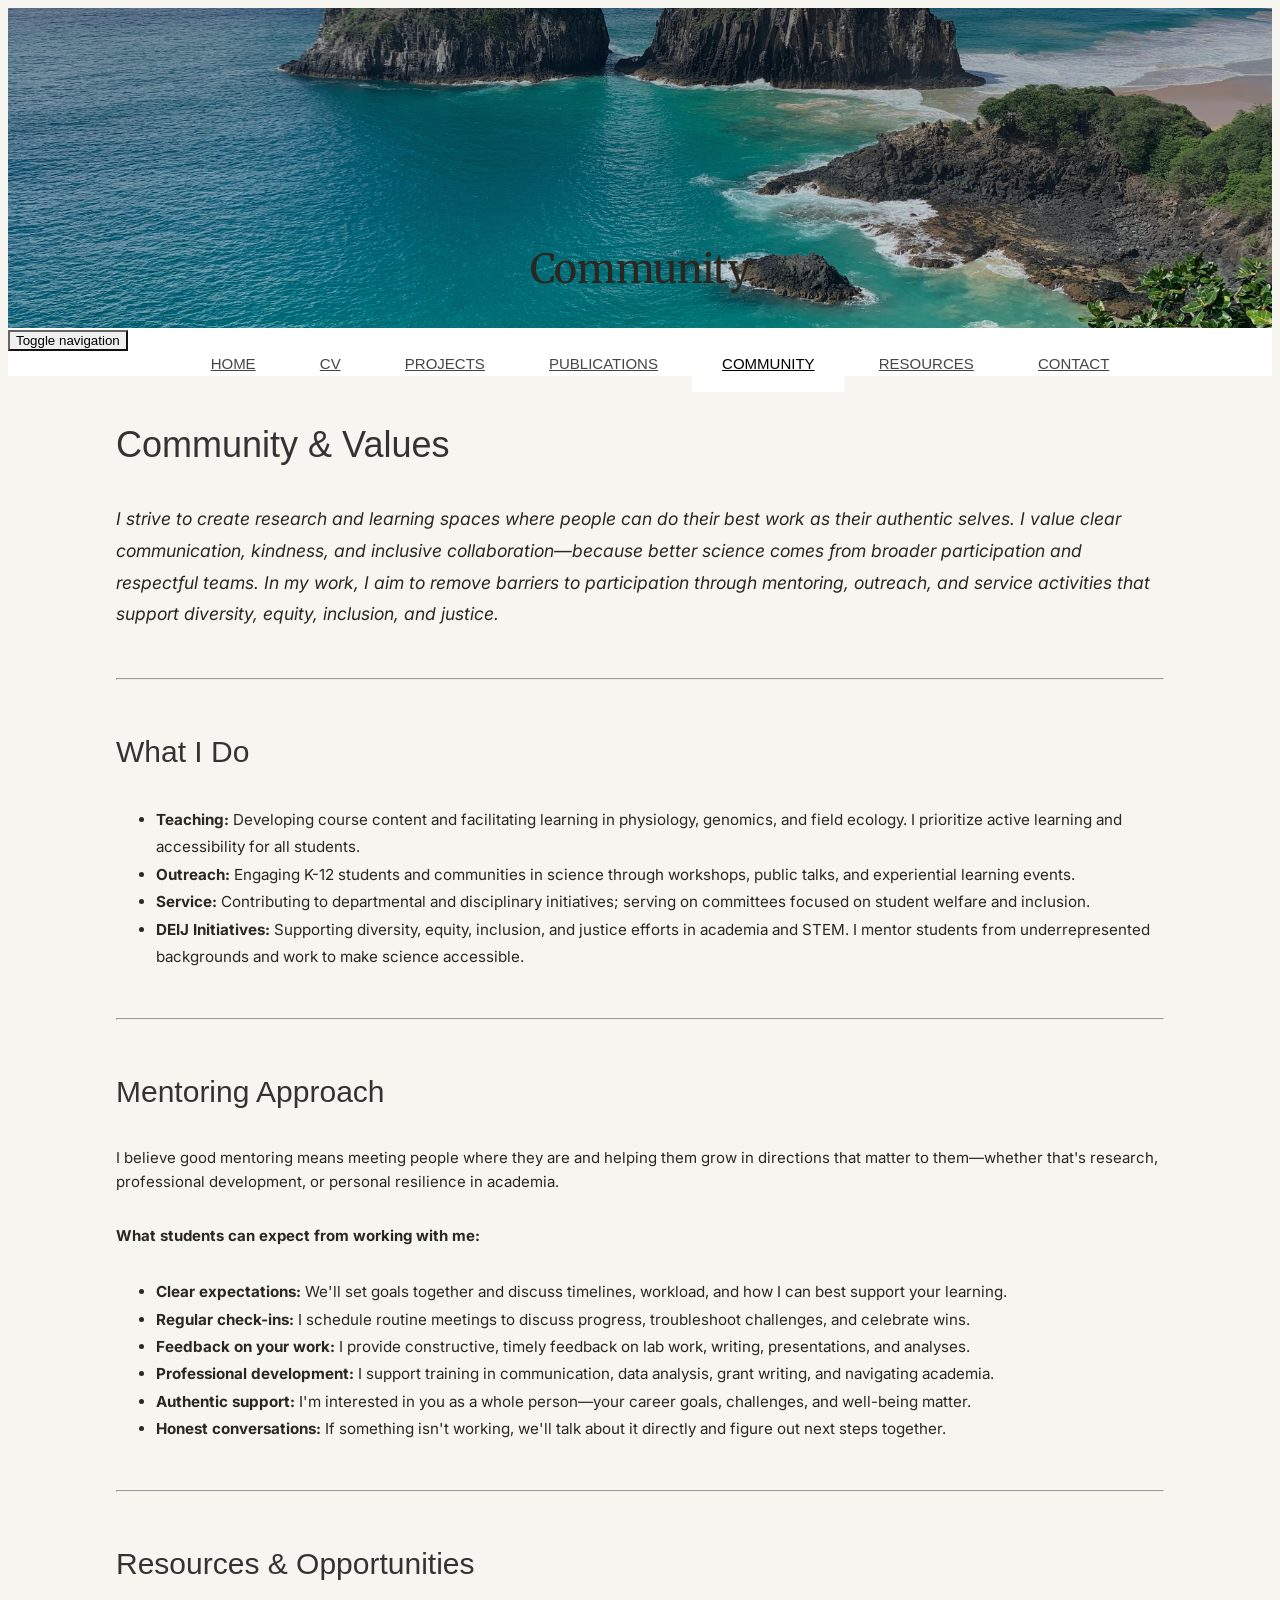
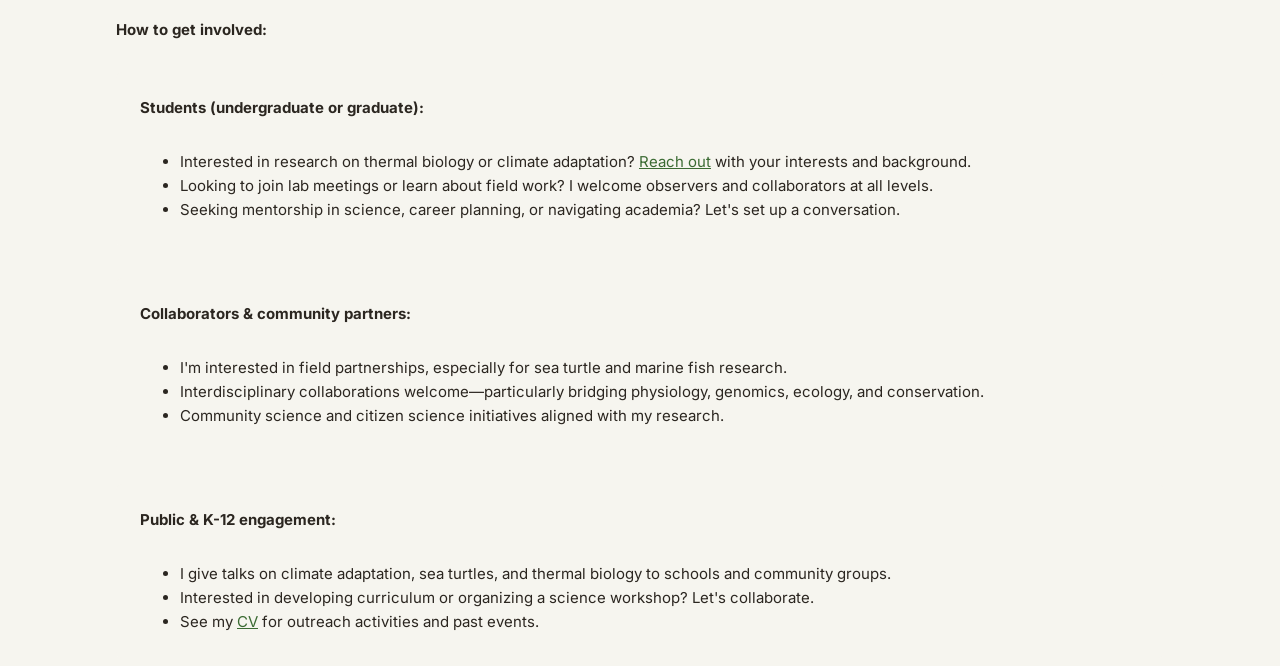
==== community.html @ a4bd4a4f "added new pages such as community, resources and contact" ====
<!doctype html>
<html lang="en">
<head>
  <meta charset="utf-8">
  <meta name="viewport" content="width=device-width, initial-scale=1">
  <title>Community — Estefany Argueta</title>
  <link rel="icon" href="favicon.svg" type="image/svg+xml">
  <link rel="preconnect" href="https://fonts.googleapis.com">
  <link rel="preconnect" href="https://fonts.gstatic.com" crossorigin>
  <link rel="stylesheet" href="styles.css">
</head>
<body>
  <header id="header">
    <div id="head" class="parallax" parallax-speed="1">
      <h3 id="logo" class="text-center">
        <span class="title"><br><br><br>Community</span>
      </h3>
    </div>
    <nav class="navbar navbar-default navbar-sticky">
      <div class="container-fluid">
        <div class="navbar-header">
          <button type="button" class="navbar-toggle" data-toggle="collapse" data-target="#bs-example-navbar-collapse-1"> <span class="sr-only">Toggle navigation</span> <span class="icon-bar"></span> <span class="icon-bar"></span> <span class="icon-bar"></span> </button>
        </div>
        <div class="navbar-collapse collapse">
          <ul class="nav navbar-nav">
            <li><a href="index.html">Home</a></li>
            <li><a href="cv.html">CV</a></li>
            <li><a href="projects.html">Projects</a></li>
            <li><a href="publications.html">Publications</a></li>
            <li class="active"><a href="community.html">Community</a></li>
            <li><a href="resources.html">Resources</a></li>
            <li><a href="contact.html">Contact</a></li>
          </ul>
        </div>
      </div>
    </nav>
  </header>

  <main class="container">
    <section class="topspace">
      <div class="row">
        <div class="col-md-8 col-md-offset-2">
          <h2>Community & Values</h2>
          
          <p style="font-size: 1.1rem; line-height: 1.8; margin-bottom: 2rem; font-style: italic;">I strive to create research and learning spaces where people can do their best work as their authentic selves. I value clear communication, kindness, and inclusive collaboration—because better science comes from broader participation and respectful teams. In my work, I aim to remove barriers to participation through mentoring, outreach, and service activities that support diversity, equity, inclusion, and justice.</p>

          <hr style="margin: 3rem 0;">

          <h3>What I Do</h3>
          <ul style="font-size: 0.95rem; line-height: 1.8;">
            <li><strong>Teaching:</strong> Developing course content and facilitating learning in physiology, genomics, and field ecology. I prioritize active learning and accessibility for all students.</li>
            <li><strong>Outreach:</strong> Engaging K-12 students and communities in science through workshops, public talks, and experiential learning events.</li>
            <li><strong>Service:</strong> Contributing to departmental and disciplinary initiatives; serving on committees focused on student welfare and inclusion.</li>
            <li><strong>DEIJ Initiatives:</strong> Supporting diversity, equity, inclusion, and justice efforts in academia and STEM. I mentor students from underrepresented backgrounds and work to make science accessible.</li>
          </ul>

          <hr style="margin: 3rem 0;">

          <h3>Mentoring Approach</h3>
          <p>I believe good mentoring means meeting people where they are and helping them grow in directions that matter to them—whether that's research, professional development, or personal resilience in academia.</p>
          
          <p><strong>What students can expect from working with me:</strong></p>
          <ul style="font-size: 0.95rem; line-height: 1.8;">
            <li><strong>Clear expectations:</strong> We'll set goals together and discuss timelines, workload, and how I can best support your learning.</li>
            <li><strong>Regular check-ins:</strong> I schedule routine meetings to discuss progress, troubleshoot challenges, and celebrate wins.</li>
            <li><strong>Feedback on your work:</strong> I provide constructive, timely feedback on lab work, writing, presentations, and analyses.</li>
            <li><strong>Professional development:</strong> I support training in communication, data analysis, grant writing, and navigating academia.</li>
            <li><strong>Authentic support:</strong> I'm interested in you as a whole person—your career goals, challenges, and well-being matter.</li>
            <li><strong>Honest conversations:</strong> If something isn't working, we'll talk about it directly and figure out next steps together.</li>
          </ul>

          <hr style="margin: 3rem 0;">

          <h3>Resources & Opportunities</h3>
          <p><strong>How to get involved:</strong></p>
          
          <div style="background: #f6f5ef; padding: 1.5rem; border-radius: 6px; margin-bottom: 2rem;">
            <p><strong>Students (undergraduate or graduate):</strong></p>
            <ul style="margin-bottom: 0;">
              <li>Interested in research on thermal biology or climate adaptation? <a href="contact.html">Reach out</a> with your interests and background.</li>
              <li>Looking to join lab meetings or learn about field work? I welcome observers and collaborators at all levels.</li>
              <li>Seeking mentorship in science, career planning, or navigating academia? Let's set up a conversation.</li>
            </ul>
          </div>

          <div style="background: #f6f5ef; padding: 1.5rem; border-radius: 6px; margin-bottom: 2rem;">
            <p><strong>Collaborators & community partners:</strong></p>
            <ul style="margin-bottom: 0;">
              <li>I'm interested in field partnerships, especially for sea turtle and marine fish research.</li>
              <li>Interdisciplinary collaborations welcome—particularly bridging physiology, genomics, ecology, and conservation.</li>
              <li>Community science and citizen science initiatives aligned with my research.</li>
            </ul>
          </div>

          <div style="background: #f6f5ef; padding: 1.5rem; border-radius: 6px;">
            <p><strong>Public & K-12 engagement:</strong></p>
            <ul style="margin-bottom: 0;">
              <li>I give talks on climate adaptation, sea turtles, and thermal biology to schools and community groups.</li>
              <li>Interested in developing curriculum or organizing a science workshop? Let's collaborate.</li>
              <li>See my <a href="cv.html">CV</a> for outreach activities and past events.</li>
            </ul>
          </div>

        </div>
      </div>
    </section>
  </main>
</body>
</html>
---- styles.css ----
@import url('https://fonts.googleapis.com/css2?family=Inter:wght@300;400;600&family=Merriweather:wght@300;700&display=swap');

:root {
  --bg: #f6f5ef; /* warm neutral page background */
  --surface: #ffffff; /* cards / panels */
  --text: #2b2620; /* dark brown text */
  --muted: #6b6f5f; /* muted olive text */
  --accent: #3b6b33; /* deep earthy green for links/buttons */
  --accent-2: #7ca66a; /* lighter green accent */
  --radius: 8px;
  --container-max: 1100px;
  --gap-lg: 1.5rem;
  --gap-md: 1rem;
  --transition-fast: 180ms;
}

html {
  font-size: 100%;
  box-sizing: border-box;
}

*, *:before, *:after { box-sizing: inherit; }

body {
  font-size: 15px;
  font-size: 0.9375rem;
  font-family: "Inter", "Helvetica Neue", Arial, sans-serif;
  color: var(--text);
  padding: 0;
  background: var(--bg);
  line-height: 1.6;
  -webkit-font-smoothing:antialiased;
  -moz-osx-font-smoothing:grayscale;
}

.container {
  max-width: var(--container-max);
  margin-left: auto;
  margin-right: auto;
  padding-left: 1rem;
  padding-right: 1rem;
}

/* Icons: use accent color for Font Awesome icons */
.fa, .fab, .fas {
  color: var(--accent);
}

/* Keywords used in project descriptions */
.keywords {
  color: var(--accent-2);
  font-style: italic;
}

/* Profile photo - consistent sizing and gentle zoom/crop */
.profile-photo {
  width: 100%;
  height: 100%;
  object-fit: cover;
  /* move focal point slightly upward to crop shoulders */
  object-position: 50% 18%;
  display: block;
  transform: scale(1.12); /* gentle zoom */
  transition: transform 180ms ease;
}

/* wrapper to ensure perfect circular crop and border */
.profile-wrap {
  width: 140px;
  height: 140px;
  border-radius: 50%;
  overflow: hidden;
  display: inline-block;
  border: 6px solid rgba(43,38,32,0.06);
  box-shadow: 0 4px 12px rgba(15,18,20,0.06);
  background: var(--surface);
}


.topspace {
  margin-top: 40px;
}
/*********************************************************************


                            Navigation in header


**********************************************************************/
.navbar {
  border-width: 1px 0;
  -webkit-border-radius: 0;
  -webkit-background-clip: padding-box;
  -moz-border-radius: 0;
  -moz-background-clip: padding;
  border-radius: 0;
  background-clip: padding-box;
  width: 100%;
}
.navbar.stick {
  position: fixed;
  top: 0;
  left: 0;
  opacity: .85;
}
.navbar-collapse {
  -webkit-border-radius: 0;
  -webkit-background-clip: padding-box;
  -moz-border-radius: 0;
  -moz-background-clip: padding;
  border-radius: 0;
  background-clip: padding-box;
  font-family: "Open sans", Helvetica, Arial, sans-serif;
  font-weight: 300;
  text-transform: uppercase;
}
.navbar-collapse .navbar-nav {
  float: none;
  margin: 0 auto;
  text-align: center;
}
.navbar-collapse .navbar-nav > li {
  float: none;
  display: inline-block;
}
.navbar-collapse .navbar-nav > li > a {
  padding: 20px 30px;
}
.dropdown ul.dropdown-menu {
  top: 85%;
  text-align: left;
}
.dropdown ul.dropdown-menu > li > a {
  padding: 5px 30px;
}
.navbar-default {
  background-color: #ffffff;
  border-color: #cccccc;
}
.navbar-default .navbar-nav > li > a {
  color: #454545;
}
.navbar-default .navbar-nav > li > a:hover,
.navbar-default .navbar-nav > li > a:focus {
  color: #000000;
  background-color: #ffffff;
}
.navbar-default .navbar-nav > .active > a,
.navbar-default .navbar-nav > .active > a:hover,
.navbar-default .navbar-nav > .active > a:focus {
  color: #000000;
  background-color: #ffffff;
}
.navbar-default .dropdown ul.dropdown-menu > li > a {
  color: #454545;
}
.navbar-default .dropdown ul.dropdown-menu > li > a:hover {
  background-color: #eeeeee;
  color: #000000;
}
.navbar-default .navbar-toggle {
  border-color: #666666;
}
.navbar-default .navbar-toggle:hover,
.navbar-default .navbar-toggle:focus {
  background-color: #ffffff;
}
.navbar-default .navbar-toggle .icon-bar {
  background-color: #333333;
}
.navbar-default .navbar-collapse,
.navbar-default .navbar-form {
  border-color: #cccccc;
}
.navbar-default .navbar-nav > .open > a,
.navbar-default .navbar-nav > .open > a:hover,
.navbar-default .navbar-nav > .open > a:focus {
  background-color: #ffffff;
  color: #000000;
}
/****************************************************************************************


                                     Sidebar special Nav


*****************************************************************************************/
.nav-side {
  font-size: 24px;
  font-size: 1.5rem;
  font-weight: 300;
  margin-top: -0.37em;
}
.nav-side > li > a {
  padding-top: 5px;
  padding-bottom: 5px;
  color: #f392b4;
}
.nav-side > li > a:hover {
  color: #bd1550;
  background: none;
}
.nav-side > li.active > a {
  color: #bd1550;
}
/*********************************************************************


                                TYPOGRAPHY


**********************************************************************/
p {
  line-height: 1.6em;
  margin: 0 0 30px 0;
}
ul,
ol {
  line-height: 1.6em;
  margin: 0 0 30px 0;
}
blockquote {
  padding: 10px 20px;
  margin: 0 0 30px;
  border-left: 5px solid #eee;
}
h1,
h2,
h3,
h4,
h5,
h6,
.h1,
.h2,
.h3,
.h4,
.h5,
.h6 {
  font-family: "Open sans", Helvetica, Arial, sans-serif;
  font-weight: 400;
  color: #333333;
}
h1 {
  font-size: 40px;
  font-size: 2.5rem;
}
h2 {
  font-size: 36px;
  font-size: 2.25rem;
}
h3 {
  font-size: 30px;
  font-size: 1.875rem;
}
h4 {
  font-size: 24px;
  font-size: 1.5rem;
}
h5 {
  font-size: 20px;
  font-size: 1.25rem;
}
a {
  color: var(--accent);
}
a:hover {
  color: var(--accent-2);
}
.lead {
  font-weight: 300;
  font-size: 21px;
  font-size: 1.125rem;
}
.text-msg {
  line-height: 1.7em;
  color: #b3b3b3;
  font-weight: 300;
  text-transform: capitalize;
  margin-top: -0.23em;
}
.size-auto,
.size-full,
.size-large,
.size-medium,
.size-thumbnail {
  max-width: 100%;
  height: auto;
}
/*********************************************************************


                                HEADER


**********************************************************************/
#head {
  background: linear-gradient(rgba(10,16,22,0.35), rgba(10,16,22,0.15)), url("images/main/fdndoisirmaos.jpg") center/cover no-repeat, var(--bg);
  color: var(--muted);
  height: 320px;
  padding: 40px 0 30px 0;
  display: flex;
  align-items: center;
  justify-content: center;
}
#head img.img-circle {
  display: block;
  width: 160px;
  height: 160px;
  overflow: hidden;
  border: 9px solid rgba(0, 0, 0, 0.05);
  margin: 0 auto;
}
#head .title {
  font-family: Merriweather, Georgia, serif;
  font-size: 40px;
  font-size: 2.5rem;
  color: var(--text);
  letter-spacing: -0.01em;
}
#head .title a {
  text-decoration: none;
  color: #333333;
}
#head .tagline {
  display: block;
  font-size: 15px;
  font-size: 0.9375rem;
  line-height: 1.3em;
  color: var(--muted);
  margin: 6px 0 0;
}
#head .tagline b {
  font-weight: normal;
}
#head .tagline a {
  color: #5E5E5E;
}
.home #head {
  padding: 90px 0;
}
.home #head .title {
  font-size: 44px;
  font-size: 2.75rem;
}
.home #head .tagline {
  font-size: 16px;
  font-size: 1rem;
  margin: 15px 0 0;
}
/*********************************************************************


                                CONTENT


**********************************************************************/
img {
  max-width: 100%;
  height: auto; /* Ensures the image keeps its aspect ratio */
}

.project-image {
    object-fit: contain !important; /* This ensures the image isn't stretched */
}

.project-image.large-image {
    object-fit: cover !important; /* This will fill the container for larger images */
}

/* Add these utility classes for different aspect ratios */
.aspect-1-1 { padding-bottom: 100%; }
.aspect-4-3 { padding-bottom: 75%; }
.aspect-16-9 { padding-bottom: 56.25%; }

.btn {
  font-size: 13px;
  font-size: 0.8125rem;
  text-decoration: none;
  text-transform: uppercase;
  font-family: "Helvetica Neue", Helvetica, Arial, sans-serif;
  color: #333;
  -webkit-border-radius: 0px;
  -webkit-background-clip: padding-box;
  -moz-border-radius: 0px;
  -moz-background-clip: padding;
  border-radius: 6px;
  background-clip: padding-box;
  -webkit-transition-property: all;
  -moz-transition-property: all;
  -o-transition-property: all;
  -ms-transition-property: all;
  transition-property: all;
  -webkit-transition-duration: 0.2s;
  -moz-transition-duration: 0.2s;
  -o-transition-duration: 0.2s;
  transition-duration: 0.2s;
  border: 0 none;
  padding: 10px 26px;
  text-shadow: 0 1px 0px #780d33;
}
.btn-primary {
  color: #fff;
  background-color: #bd1550;
}
.btn-primary:hover,
.btn-primary:focus,
.btn-primary:active,
.btn-primary.active {
  color: #fff;
  background-color: #e61f65;
}
.btn-action {
  font-weight: bold;
  background: transparent!important;
  border: 1px solid #333;
  text-shadow: none;
}
.btn-action:hover,
.btn-action:focus,
.btn-action:active,
.btn-action.active {
  color: #bd1550;
  border-color: #bd1550;
}
.btn-lg {
  padding: 15px 60px;
  font-size: 12px;
  line-height: 1.33;
  font-weight: bold;
}
.panel-cta {
  box-shadow: 0 8px 24px rgba(15,23,35,0.06);
  background: var(--surface);
  -webkit-border-radius: 0;
  -webkit-background-clip: padding-box;
  -moz-border-radius: 0;
  -moz-background-clip: padding;
  border-radius: 0;
  background-clip: padding-box;
}
.panel-cta p,
.panel-cta h3,
.panel-cta h4,
.panel-cta h5,
.panel-cta h6 {
  margin: 0;
}
.panel-cta .panel-body {
  padding: 35px;
}
/* Section - Featured */
.featured {
  font-size: 13px;
  font-size: 0.8125rem;
}
.featured h3 {
  font-weight: bold;
  font-family: "Helvetica Neue", Helvetica, Arial, sans-serif;
  font-size: 18px;
/*  font-size: 1.5rem;*/
  text-transform: uppercase;
  line-height: 1.4em;
  vertical-align: middle;
  margin: 0 0 25px 0;
}
/* Section - Recent works */
.thumbnails {
  padding: 0;
}
.thumbnails li {
  margin-bottom: 30px;
}
.thumbnails .details {
  display: block;
  text-align: center;
  font-size: 12px;
  font-size: 0.75rem;
}
.thumbnail {
  display: block;
  -webkit-border-radius: 0;
  -webkit-background-clip: padding-box;
  -moz-border-radius: 0;
  -moz-background-clip: padding;
  border-radius: 0;
  background-clip: padding-box;
  border: 0 none;
  margin-bottom: 10px;
  padding: 0;
  text-align: center;
  text-decoration: none;
  color: #333;
}
.thumbnail .img {
  display: block;
  height: 0;
  width: 90%;
  overflow: hidden;
  margin: 0 0 30px;
  padding-bottom: 70%; 
  object-fit: contain;
}

.thumbnail .title {
  text-transform: uppercase;
  margin: 0 2em;
  display: block;
  text-indent: 0;
}
.thumbnail .cover {
  position: absolute;
  display: block;
  opacity: 0;
  width: 100%;
  height: 180px;
  background-color: rgba(255, 255, 255, 0.8);
  -webkit-transition-property: all;
  -moz-transition-property: all;
  -o-transition-property: all;
  -ms-transition-property: all;
  transition-property: all;
  -webkit-transition-duration: 550ms;
  -moz-transition-duration: 550ms;
  -o-transition-duration: 550ms;
  transition-duration: 550ms;
}
.thumbnail .cover .more {
  position: absolute;
  bottom: 15px;
  right: 0;
  height: 32px;
  line-height: 32px;
  padding: 0 20px;
  -webkit-border-radius: 1px 0 0 1px;
  -webkit-background-clip: padding-box;
  -moz-border-radius: 1px 0 0 1px;
  -moz-background-clip: padding;
  border-radius: 1px 0 0 1px;
  background-clip: padding-box;
  font-size: 12px;
  font-size: 0.75rem;
  text-transform: uppercase;
  text-shadow: 0 1px 0px #780d33;
  background: var(--accent);
  color: white;
}
.thumbnail img {
  width: 100%;
  height: auto;
  position: absolute;
  top: 0;
  left: 0;
  display: block;
  overflow: visible;
  margin: 0 0 20px;
  position: relative;
}
.thumbnail:hover {
  color: #333;
  text-decoration: none;
}
.thumbnail:hover img {
  -webkit-filter: saturate(0%);
  filter: saturate(0%);
}
.thumbnail:hover .cover {
  opacity: 1;
}
/* pagination */
.pagination > li > a {
  color: #808080;
  border: 0 none;
  font-size: 20px;
  font-size: 1.25rem;
  font-family: Georgia, serif;
}
.pagination > li > a:hover {
  color: #000000;
  background: none;
}
.pagination > li.active > a {
  color: #333333;
  background: none;
}
.pagination > li.active > a:hover {
  color: #000000;
  background: none;
}
/*********************************************************************


                                 BLOG


**********************************************************************/
.section-title,
.entry-title {
  display: block;
  width: 100%;
  overflow: hidden;
  margin: 0px 0 25px;
  text-align: center;
  font-weight: 300;
  text-transform: uppercase;
  font-size: 16px;
  font-size: 2.25rem;
  letter-spacing: 1px;
}
.section-title a,
.entry-title a {
  color: #333333;
}
.section-title span,
.entry-title span {
  display: inline-block;
  position: relative;
}
.section-title span:before,
.entry-title span:before,
.section-title span:after,
.entry-title span:after {
  content: "";
  position: absolute;
  height: 4px;
  top: .53em;
  width: 400%;
  border-bottom: 1px solid #ccc;
  border-top: 1px solid #ccc;
}
.section-title span:before,
.entry-title span:before {
  right: 100%;
  margin-right: 45px;
}
.section-title span:after,
.entry-title span:after {
  left: 100%;
  margin-left: 45px;
}
.entry-header .entry-meta {
  text-align: center;
  font-family: Georgia, serif;
  font-size: 18px;
  font-size: 1.125rem;
  font-style: italic;
  font-weight: normal;
  color: #a5a5a5;
  margin: 0 0 15px 0;
}
.entry-header .entry-meta a {
  color: #a5a5a5;
}
.entry-content {
  margin: 0 0 100px 0;
}
.entry-content h2 {
  line-height: 1.2;
  font-size: 30px;
  font-size: 1.875rem;
  padding-top: 20px;
  margin-bottom: 20px;
}
.meta-nav,
.more-link {
  font-family: Georgia, serif;
  font-style: italic;
  font-weight: bold;
  color: #666666;
  text-decoration: none;
}
.meta-nav:hover,
.more-link:hover {
  color: #333333;
  text-decoration: underline;
}
.more-link {
  display: block;
  width: 100%;
  text-align: right;
}
/* Posts navigation */
#nav-below {
  position: fixed;
  top: 48%;
}
#nav-below .meta-nav {
  display: block;
  padding: 27px 7px;
  background: #444;
  color: #fff;
  -webkit-border-radius: 3px;
  -webkit-background-clip: padding-box;
  -moz-border-radius: 3px;
  -moz-background-clip: padding;
  border-radius: 3px;
  background-clip: padding-box;
  font-family: "Open sans", Helvetica, Arial, sans-serif;
  font-style: normal;
  font-weight: normal;
  text-decoration: none;
  opacity: 0.2;
}
#nav-below .meta-nav:hover {
  text-decoration: none;
  color: #333;
}
#nav-below .nav-next {
  position: fixed;
  right: -3px;
}
#nav-below .nav-previous {
  position: fixed;
  left: -3px;
}
#nav-below b {
  display: none;
}
footer.entry-meta {
  border-top: 1px solid #ccc;
  border-bottom: 1px solid #ccc;
  margin: 0 0 35px 0;
  padding: 2px 0;
  color: #888888;
  font-size: 12px;
  font-size: 0.75rem;
}
footer.entry-meta a {
  color: #333333;
}
footer.entry-meta .meta-in {
  border-top: 1px solid #ccc;
  border-bottom: 1px solid #ccc;
  padding: 10px 0;
}
.page-header {
  padding-bottom: 0;
  margin: 0;
  border-bottom: none;
  text-align: left;
}
.page-header .page-title {
  margin-top: 0;
  margin-bottom: 30px;
}
/*********************************************************************


                                COMMENTS


**********************************************************************/
#comments {
  font-size: 13px;
  font-size: 0.8125rem;
}
#comments .comments-title {
  margin: 0 0 5px 0;
}
#comments .leave-comment {
  display: block;
  margin: 0 0 40px 0;
}
#comments ul,
#comments ol {
  margin: 0;
  padding: 0;
}
#comments .comment {
  margin: 0;
  padding: 0;
  list-style: none;
  clear: both;
}
#comments .comments-title {
  text-shadow: none;
  margin-bottom: 0;
}
#comments .avatar {
  float: left;
  width: 70px;
  height: 70px;
  margin-bottom: 30px;
  border: 5px solid #eeeeee;
  -webkit-border-radius: 50%;
  -webkit-background-clip: padding-box;
  -moz-border-radius: 50%;
  -moz-background-clip: padding;
  border-radius: 50%;
  background-clip: padding-box;
}
#comments .children {
  margin: 0 0 0 90px;
}
#comments .comment-meta {
  margin: 0 0 0 90px;
}
#comments .comment-meta a {
  color: #333333;
}
#comments .comment-meta a:hover {
  color: #bd1550;
}
#comments .comment-meta .author {
  margin: 0 20px 0 0;
  font-weight: bold;
}
#comments .comment-meta .date {
  margin: 0 20px 0 0;
}
#comments .comment-meta .date a {
  color: #666666;
}
#comments .comment-meta .reply {
  float: right;
}
#comments .comment-body {
  margin: 0 0 35px 90px;
}
.comment-navigation {
  width: 100%;
  border-top: 1px solid #ccc;
  padding: 2px 0 0 0;
}
.comment-navigation .nav-content {
  border-top: 1px solid #ccc;
  width: 100%;
  padding: 10px 0 0 0;
}
.comment-navigation .nav-previous {
  float: left;
  width: 50%;
}
.comment-navigation .nav-next {
  float: right;
  width: 50%;
  text-align: right;
}
#respond {
  margin: 55px 0 0 0;
}
/*********************************************************************


                                FOOTER


**********************************************************************/
#footer {
  background: #1b160f;
  padding: 30px 0 0 0;
  font-size: 12px;
  color: #d6d0c6;
}
#footer a {
  color: #cfc6b9;
}
#footer a:hover {
  color: #fff;
}
#footer h3.widget-title {
  font-size: 15px;
  font-size: 0.9375rem;
  text-transform: uppercase;
  color: #ccc;
  margin: 0 0 20px;
}
#underfooter {
  background: #191919;
  padding: 15px 0;
  color: #777;
  font-size: 12px;
}
#underfooter a {
  color: #ddd;
}

/* Projects page styles */
.projects-grid {
  display: grid;
  grid-template-columns: repeat(auto-fit, minmax(300px, 1fr));
  gap: 24px;
  align-items: start;
  margin-top: 20px;
}
.project-card {
  border: 1px solid #e6e6e6;
  padding: 18px;
  border-radius: 8px;
  background: #fff;
  box-shadow: 0 2px 6px rgba(20,20,20,0.04);
}
.project-card h3 {
  margin-top: 0;
  margin-bottom: 8px;
  font-size: 20px;
}
.project-meta {
  font-size: 13px;
  color: #666;
  margin-bottom: 12px;
}
.project-body p {
  margin-bottom: 8px;
}
.project-gallery {
  display: flex;
  gap: 8px;
  flex-wrap: wrap;
  margin-top: 12px;
}
.project-gallery img {
  width: calc(50% - 4px);
  border-radius: 6px;
  object-fit: cover;
  height: 120px;
}
details.project-details summary {
  cursor: pointer;
  font-weight: 600;
  padding: 8px 0;
  list-style: none;
}
details.project-details[open] summary {
  color: #bd1550;
}
@media (max-width: 600px) {
  .project-gallery img { width: 100%; height: 160px; }
}
#underfooter a:hover {
  color: #fff;
}
#underfooter p {
  margin: 0;
}
.follow-me-icons {
  font-size: 30px;
}
.follow-me-icons i {
  float: left;
  margin: 0 10px 0 0;
}
/* Max page width
/////////////////////////////////////////////////////////////////////*/
@media (min-width: 1200px) {
  .container {
    max-width: 1080px;
  }
}

/*********************************************************************


                                PUBLICATIONS


**********************************************************************/
.logo_cont {
    display: flex;
    align-items: center;
    justify-content: center;
    margin-right: 3px;
    margin: 1px;
    padding: 1px;
}

#navlogo_cont {
    display: flex;
    align-items: center;
    justify-content: center;
}

#navlogo {
    width: 20px; /* Adjust width as needed */
    height: 20px; /* Adjust height as needed */
}
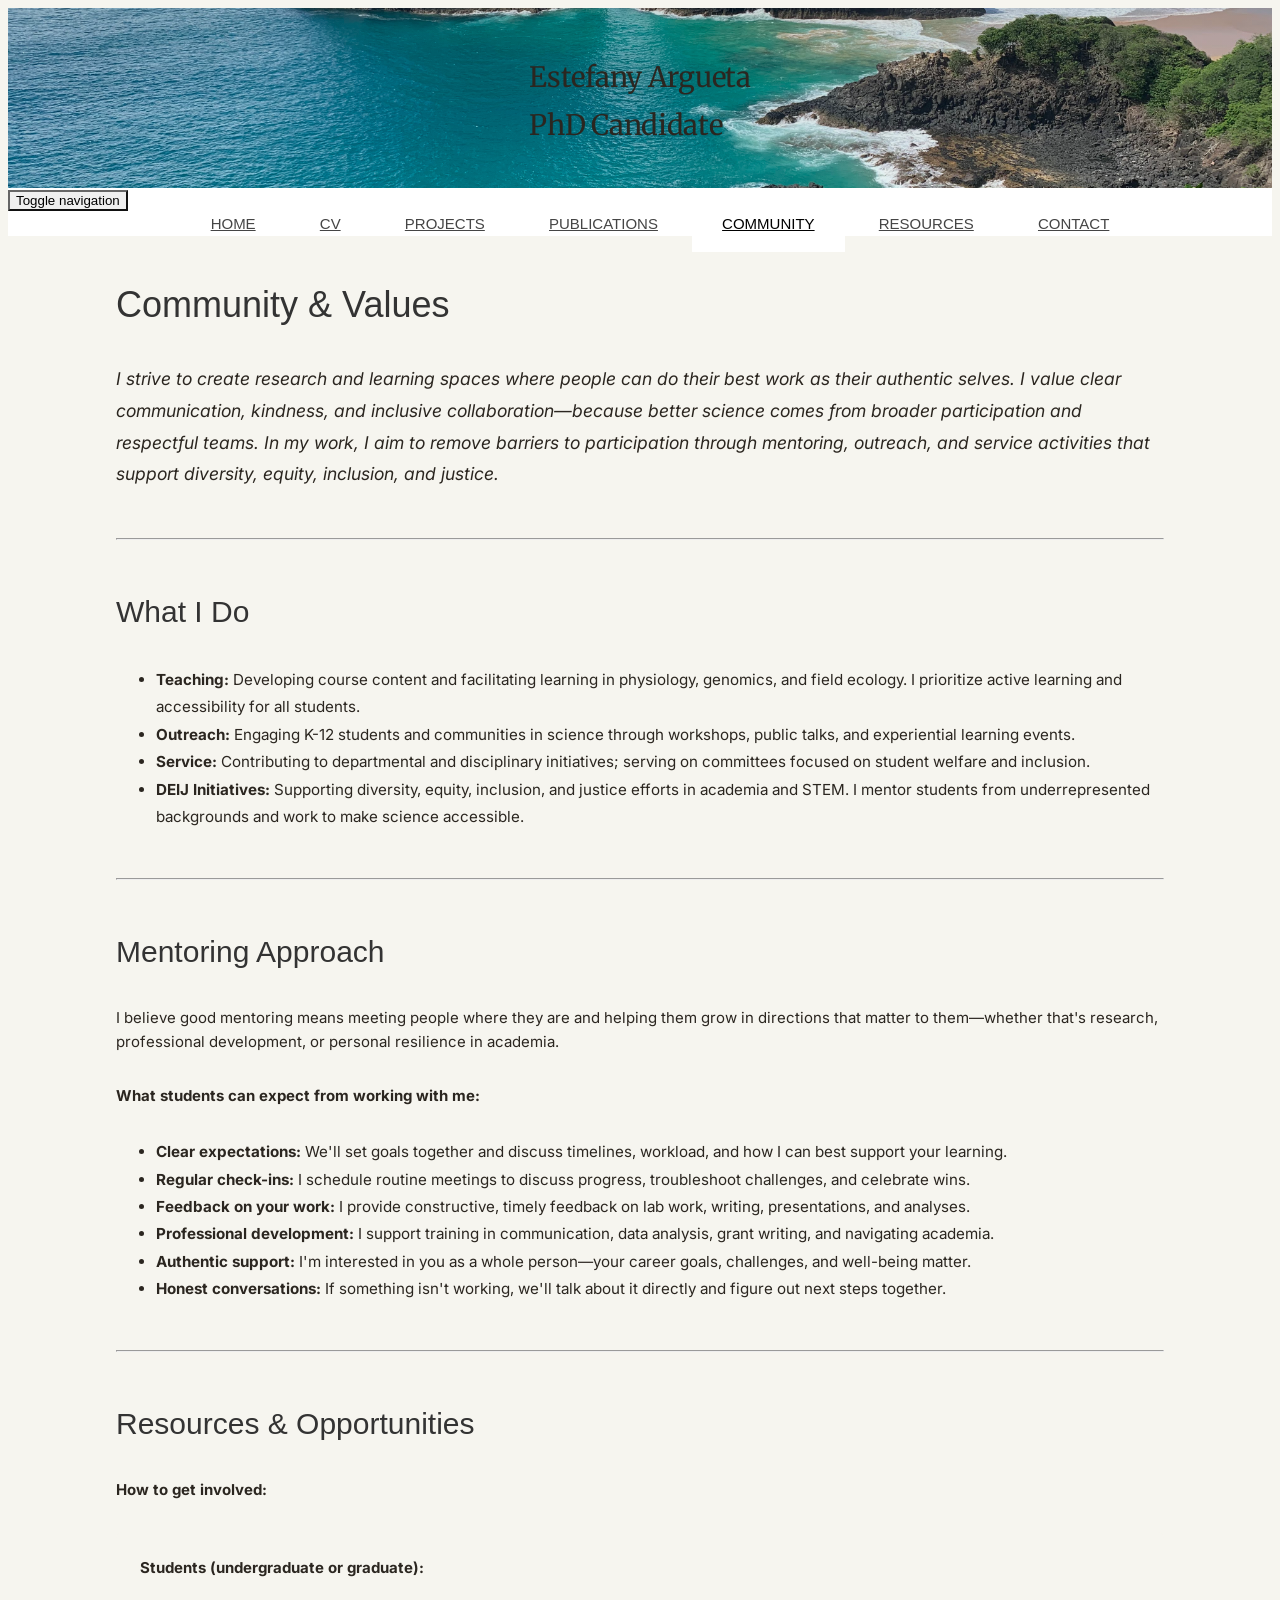
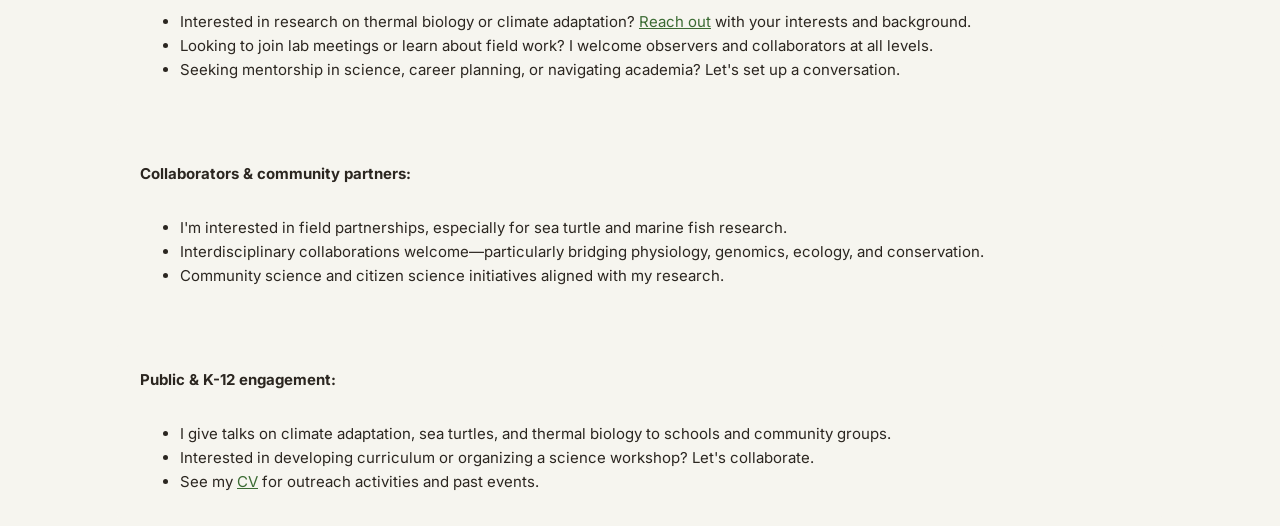
==== commit 80ba6a9e: "updated the header so that the header is smaller on the non-home pages" ====
--- a/community.html
+++ b/community.html
@@ -13,7 +13,7 @@
   <header id="header">
     <div id="head" class="parallax" parallax-speed="1">
       <h3 id="logo" class="text-center">
-        <span class="title"><br><br><br>Community</span>
+        <span class="title">Estefany Argueta<br>PhD Candidate</span>
       </h3>
     </div>
     <nav class="navbar navbar-default navbar-sticky">
--- a/styles.css
+++ b/styles.css
@@ -294,10 +294,10 @@
 
 **********************************************************************/
 #head {
-  background: linear-gradient(rgba(10,16,22,0.35), rgba(10,16,22,0.15)), url("images/main/fdndoisirmaos.jpg") center/cover no-repeat, var(--bg);
+  background: linear-gradient(rgba(10,16,22,0.15), rgba(10,16,22,0.05)), url("images/main/fdndoisirmaos.jpg") center/cover no-repeat, var(--bg);
   color: var(--muted);
-  height: 320px;
-  padding: 40px 0 30px 0;
+  height: 180px;
+  padding: 20px 0 15px 0;
   display: flex;
   align-items: center;
   justify-content: center;
@@ -312,8 +312,8 @@
 }
 #head .title {
   font-family: Merriweather, Georgia, serif;
-  font-size: 40px;
-  font-size: 2.5rem;
+  font-size: 28px;
+  font-size: 1.75rem;
   color: var(--text);
   letter-spacing: -0.01em;
 }
@@ -458,7 +458,6 @@
   font-family: "Helvetica Neue", Helvetica, Arial, sans-serif;
   font-size: 18px;
 /*  font-size: 1.5rem;*/
-  text-transform: uppercase;
   line-height: 1.4em;
   vertical-align: middle;
   margin: 0 0 25px 0;
@@ -502,7 +501,6 @@
 }
 
 .thumbnail .title {
-  text-transform: uppercase;
   margin: 0 2em;
   display: block;
   text-indent: 0;
@@ -678,41 +676,8 @@
   width: 100%;
   text-align: right;
 }
-/* Posts navigation */
+/* Posts navigation - disabled to avoid overlapping content */
 #nav-below {
-  position: fixed;
-  top: 48%;
-}
-#nav-below .meta-nav {
-  display: block;
-  padding: 27px 7px;
-  background: #444;
-  color: #fff;
-  -webkit-border-radius: 3px;
-  -webkit-background-clip: padding-box;
-  -moz-border-radius: 3px;
-  -moz-background-clip: padding;
-  border-radius: 3px;
-  background-clip: padding-box;
-  font-family: "Open sans", Helvetica, Arial, sans-serif;
-  font-style: normal;
-  font-weight: normal;
-  text-decoration: none;
-  opacity: 0.2;
-}
-#nav-below .meta-nav:hover {
-  text-decoration: none;
-  color: #333;
-}
-#nav-below .nav-next {
-  position: fixed;
-  right: -3px;
-}
-#nav-below .nav-previous {
-  position: fixed;
-  left: -3px;
-}
-#nav-below b {
   display: none;
 }
 footer.entry-meta {
@@ -841,7 +806,10 @@
 /*********************************************************************
 
 
-                                FOOTER
+                                FOOTER (Disabled)
+                 
+  Note: Footer HTML has been removed from pages.
+  These styles are kept for reference if you want to re-add a footer later.
 
 
 **********************************************************************/
